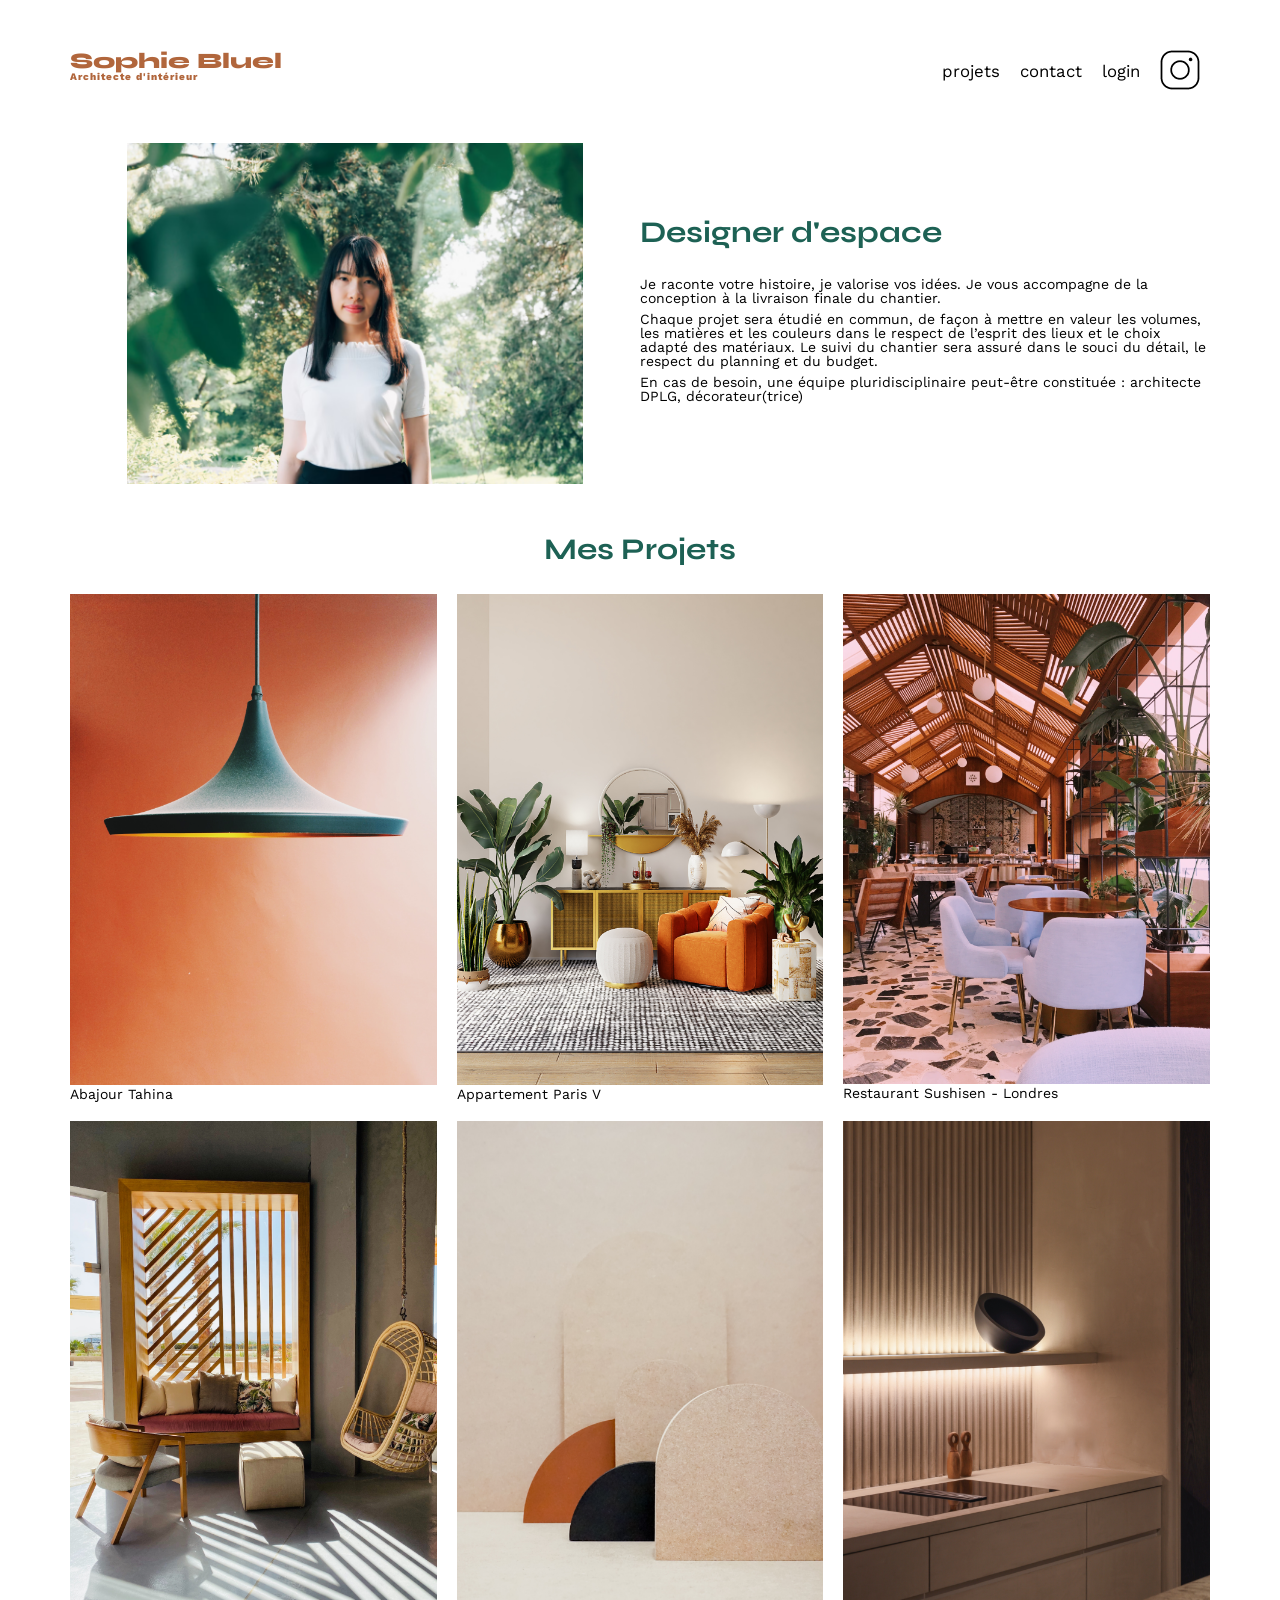
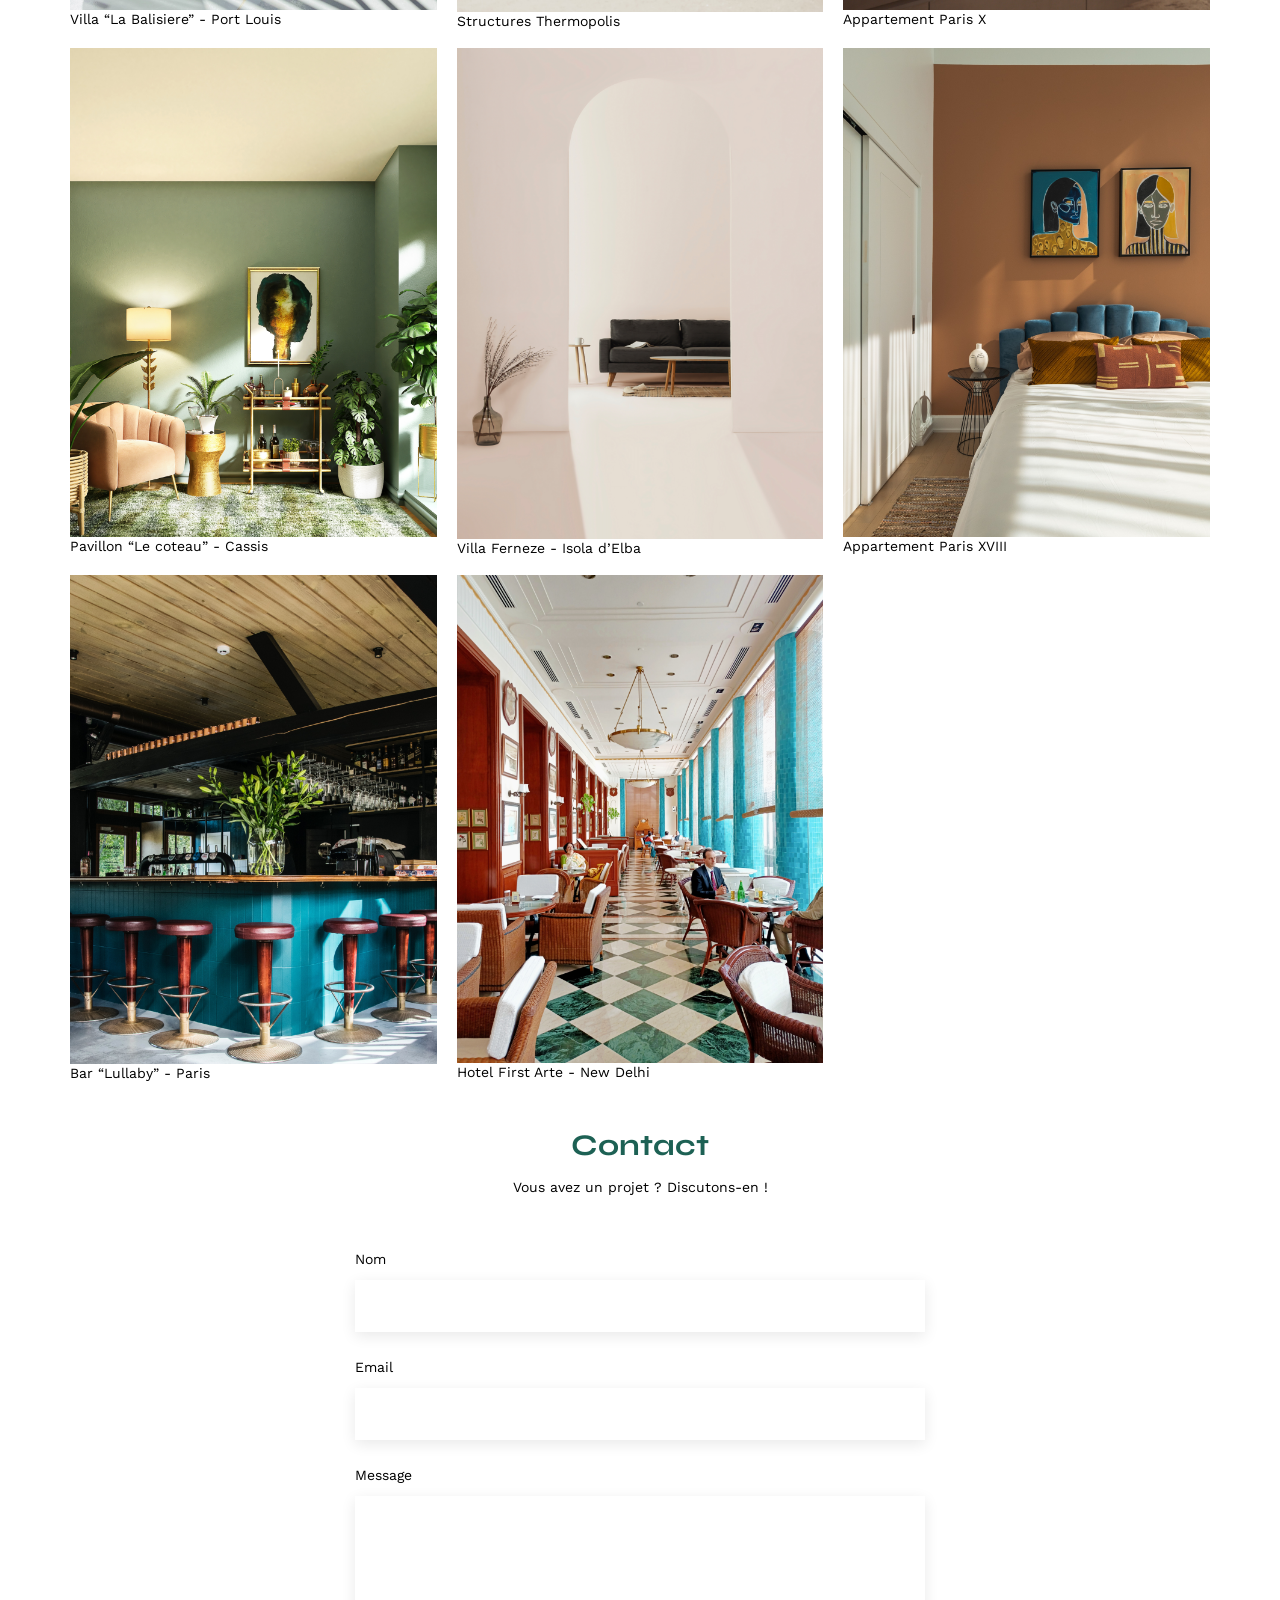
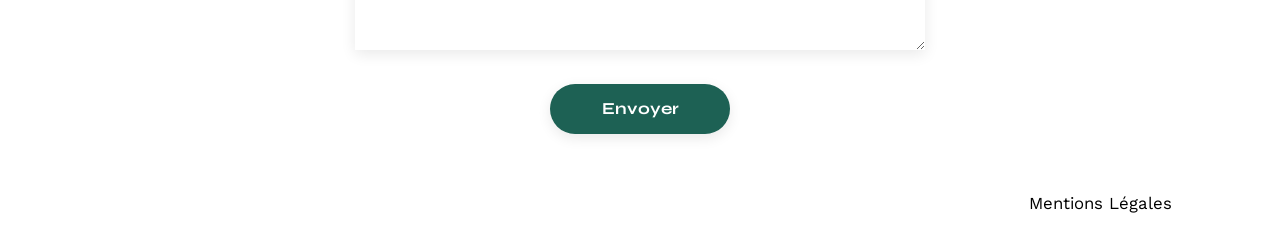
==== FrontEnd/index.html @ 9e36aad4 "initialisation du projet" ====
<!DOCTYPE html>
<html lang="fr">
<head>
	<meta charset="UTF-8">
	<title>Sophie Bluel - Architecte d'intérieur</title>
	<meta name="viewport" content="width=device-width, initial-scale=1.0">
	<link rel="preconnect" href="https://fonts.googleapis.com">
	<link rel="preconnect" href="https://fonts.gstatic.com" crossorigin>
	<link href="https://fonts.googleapis.com/css2?family=Syne:wght@700;800&family=Work+Sans&display=swap" rel="stylesheet">
	<meta name="description" content="">
	<link rel="stylesheet" href="./assets/style.css">
</head>
<body>
<header>
	<h1>Sophie Bluel <span>Architecte d'intérieur</span></h1>
	<nav>
		<ul>
			<li>projets</li>
			<li>contact</li>
			<li>login</li>
			<li><img src="./assets/icons/instagram.png" alt="Instagram"></li>
		</ul>
	</nav>
</header>
<main>
	<section id="introduction">
		<figure>
			<img src="./assets/images/sophie-bluel.png" alt="">
		</figure>
		<article>
			<h2>Designer d'espace</h2>
			<p>Je raconte votre histoire, je valorise vos idées. Je vous accompagne de la conception à la livraison finale du chantier.</p>
			<p>Chaque projet sera étudié en commun, de façon à mettre en valeur les volumes, les matières et les couleurs dans le respect de l’esprit des lieux et le choix adapté des matériaux. Le suivi du chantier sera assuré dans le souci du détail, le respect du planning et du budget.</p>
			<p>En cas de besoin, une équipe pluridisciplinaire peut-être constituée : architecte DPLG, décorateur(trice)</p>
		</article>
	</section>
	<section id="portfolio">
		<h2>Mes Projets</h2>
		<div class="gallery">
			<figure>
				<img src="assets/images/abajour-tahina.png" alt="Abajour Tahina">
				<figcaption>Abajour Tahina</figcaption>
			</figure>
			<figure>
				<img src="assets/images/appartement-paris-v.png" alt="Appartement Paris V">
				<figcaption>Appartement Paris V</figcaption>
			</figure>
			<figure>
				<img src="assets/images/restaurant-sushisen-londres.png" alt="Restaurant Sushisen - Londres">
				<figcaption>Restaurant Sushisen - Londres</figcaption>
			</figure>
			<figure>
				<img src="assets/images/la-balisiere.png" alt="Villa “La Balisiere” - Port Louis">
				<figcaption>Villa “La Balisiere” - Port Louis</figcaption>
			</figure>
			<figure>
				<img src="assets/images/structures-thermopolis.png" alt="Structures Thermopolis">
				<figcaption>Structures Thermopolis</figcaption>
			</figure>
			<figure>
				<img src="assets/images/appartement-paris-x.png" alt="Appartement Paris X">
				<figcaption>Appartement Paris X</figcaption>
			</figure>
			<figure>
				<img src="assets/images/le-coteau-cassis.png" alt="Pavillon “Le coteau” - Cassis">
				<figcaption>Pavillon “Le coteau” - Cassis</figcaption>
			</figure>
			<figure>
				<img src="assets/images/villa-ferneze.png" alt="Villa Ferneze - Isola d’Elba">
				<figcaption>Villa Ferneze - Isola d’Elba</figcaption>
			</figure>
			<figure>
				<img src="assets/images/appartement-paris-xviii.png" alt="Appartement Paris XVIII">
				<figcaption>Appartement Paris XVIII</figcaption>
			</figure>
			<figure>
				<img src="assets/images/bar-lullaby-paris.png" alt="Bar “Lullaby” - Paris">
				<figcaption>Bar “Lullaby” - Paris</figcaption>
			</figure>
			<figure>
				<img src="assets/images/hotel-first-arte-new-delhi.png" alt="Hotel First Arte - New Delhi">
				<figcaption>Hotel First Arte - New Delhi</figcaption>
			</figure>
		</div>
	</section>
	<section id="contact">
		<h2>Contact</h2>
		<p>Vous avez un projet ? Discutons-en !</p>
		<form action="#" method="post">
			<label for="name">Nom</label>
			<input type="text" name="name" id="name">
			<label for="email">Email</label>
			<input type="email" name="email" id="email">
			<label for="message">Message</label>
			<textarea name="message" id="message" cols="30" rows="10"></textarea>
			<input type="submit" value="Envoyer">
		</form>
	</section>
</main>

<footer>
	<nav>
		<ul>
			<li>Mentions Légales</li>
		</ul>
	</nav>
</footer>
</body>
</html>
---- FrontEnd/assets/style.css ----
/* http://meyerweb.com/eric/tools/css/reset/
   v2.0 | 20110126
   License: none (public domain)
*/

html, body, div, span, applet, object, iframe,
h1, h2, h3, h4, h5, h6, p, blockquote, pre,
a, abbr, acronym, address, big, cite, code,
del, dfn, em, img, ins, kbd, q, s, samp,
small, strike, strong, sub, sup, tt, var,
b, u, i, center,
dl, dt, dd, ol, ul, li,
fieldset, form, label, legend,
table, caption, tbody, tfoot, thead, tr, th, td,
article, aside, canvas, details, embed,
figure, figcaption, footer, header, hgroup,
menu, nav, output, ruby, section, summary,
time, mark, audio, video {
	margin: 0;
	padding: 0;
	border: 0;
	font-size: 100%;
	font: inherit;
	vertical-align: baseline;
}
/* HTML5 display-role reset for older browsers */
article, aside, details, figcaption, figure,
footer, header, hgroup, menu, nav, section {
	display: block;
}
body {
	line-height: 1;
}
ol, ul {
	list-style: none;
}
blockquote, q {
	quotes: none;
}
blockquote:before, blockquote:after,
q:before, q:after {
	content: '';
	content: none;
}
table {
	border-collapse: collapse;
	border-spacing: 0;
}
/** end reset css**/
body {
	max-width: 1140px;
	margin:auto;
	font-family: 'Work Sans' ;
	font-size: 14px;
}
header {
	display: flex;
	justify-content: space-between;
	margin: 50px 0
}
section {
	margin: 50px 0
}

h1{
	display: flex;
	flex-direction: column;
	font-family: 'Syne';
	font-size: 22px;
	font-weight: 800;
	color: #B1663C
}

h1 > span {
	font-family: 'Work Sans';
	font-size:10px;
	letter-spacing: 0.1em;
;
}

h2{
	font-family: 'Syne';
	font-weight: 700;
	font-size: 30px;
	color: #1D6154
}
nav ul {
	display: flex;
	align-items: center;
	list-style-type: none;

}
nav li {
	padding: 0 10px;
	font-size: 1.2em;
}

li:hover {
	color: #B1663C;
}
#introduction {
	display: flex;
	align-items: center;
}
#introduction figure {
	flex: 1
}
#introduction img {
	display: block;
	margin: auto;
	width: 80%;
}

#introduction article {
	flex: 1
}
#introduction h2 {
	margin-bottom: 1em;
}

#introduction p {
	margin-bottom: 0.5em;
}
#portfolio h2 {
	text-align: center;
	margin-bottom: 1em;
}
.gallery {
	width: 100%;
	display: grid;
	grid-template-columns: 1fr 1fr 1fr;
	grid-column-gap: 20px;
	grid-row-gap: 20px;
}

.gallery img {
	width: 100%;

}
#contact {
	width: 50%;
margin: auto;
}
#contact > * {
	text-align: center;

}
#contact h2{
	margin-bottom: 20px;
}
#contact form {
	text-align: left;
	margin-top:30px;
	display: flex;
	flex-direction: column;
}

#contact input {
	height: 50px;
	font-size: 1.2em;
	border: none;
	box-shadow: 0px 4px 14px rgba(0, 0, 0, 0.09);
}
#contact label {
	margin: 2em 0 1em 0;
}
#contact textarea {
	border: none;
	box-shadow: 0px 4px 14px rgba(0, 0, 0, 0.09);
}

input[type="submit"]{
	font-family: 'Syne';
	font-weight: 700;
	color: white;
	background-color: #1D6154;
	margin : 2em auto ;
	width: 180px;
	text-align: center;
	border-radius: 60px ;
}

footer nav ul {
	display: flex;
	justify-content: flex-end;
	margin: 2em
}
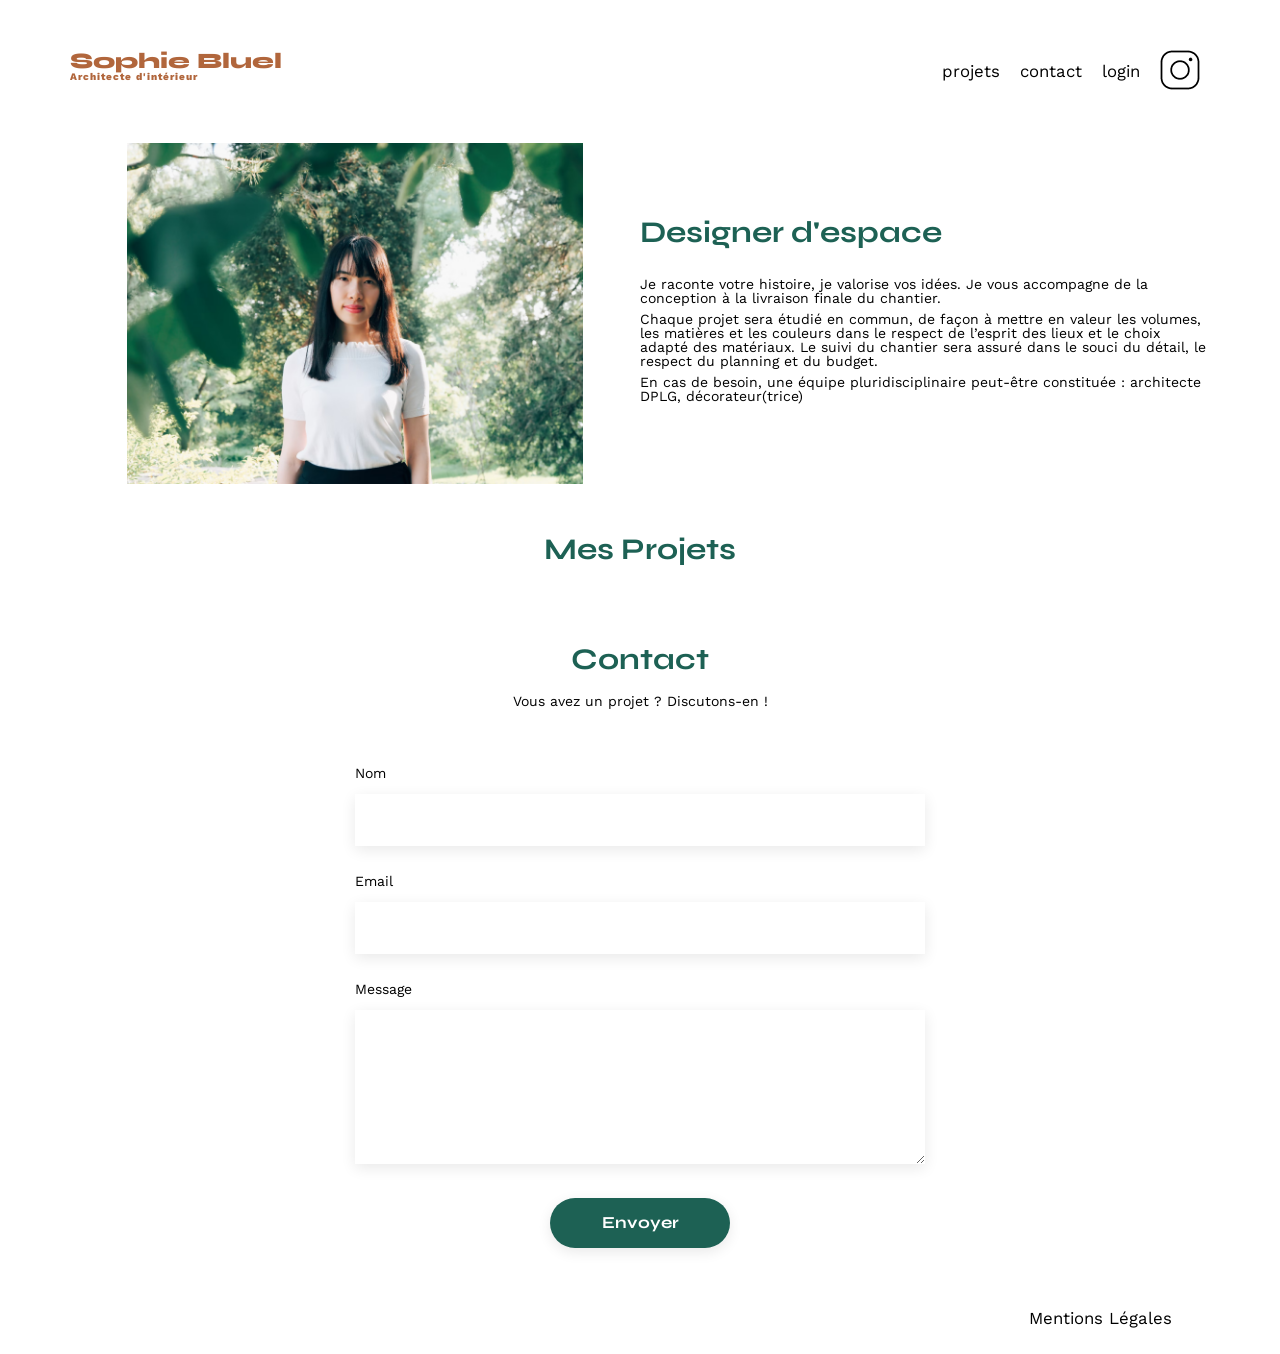
==== commit e9c727a1: "modification du html et ajout du code javascript permettant l'ajout dynamic des travaux de l'artiste" ====
--- a/FrontEnd/index.html
+++ b/FrontEnd/index.html
@@ -9,6 +9,7 @@
 	<link href="https://fonts.googleapis.com/css2?family=Syne:wght@700;800&family=Work+Sans&display=swap" rel="stylesheet">
 	<meta name="description" content="">
 	<link rel="stylesheet" href="./assets/style.css">
+	<script type="module" src="script.js"></script>
 </head>
 <body>
 <header>
@@ -37,50 +38,6 @@
 	<section id="portfolio">
 		<h2>Mes Projets</h2>
 		<div class="gallery">
-			<figure>
-				<img src="assets/images/abajour-tahina.png" alt="Abajour Tahina">
-				<figcaption>Abajour Tahina</figcaption>
-			</figure>
-			<figure>
-				<img src="assets/images/appartement-paris-v.png" alt="Appartement Paris V">
-				<figcaption>Appartement Paris V</figcaption>
-			</figure>
-			<figure>
-				<img src="assets/images/restaurant-sushisen-londres.png" alt="Restaurant Sushisen - Londres">
-				<figcaption>Restaurant Sushisen - Londres</figcaption>
-			</figure>
-			<figure>
-				<img src="assets/images/la-balisiere.png" alt="Villa “La Balisiere” - Port Louis">
-				<figcaption>Villa “La Balisiere” - Port Louis</figcaption>
-			</figure>
-			<figure>
-				<img src="assets/images/structures-thermopolis.png" alt="Structures Thermopolis">
-				<figcaption>Structures Thermopolis</figcaption>
-			</figure>
-			<figure>
-				<img src="assets/images/appartement-paris-x.png" alt="Appartement Paris X">
-				<figcaption>Appartement Paris X</figcaption>
-			</figure>
-			<figure>
-				<img src="assets/images/le-coteau-cassis.png" alt="Pavillon “Le coteau” - Cassis">
-				<figcaption>Pavillon “Le coteau” - Cassis</figcaption>
-			</figure>
-			<figure>
-				<img src="assets/images/villa-ferneze.png" alt="Villa Ferneze - Isola d’Elba">
-				<figcaption>Villa Ferneze - Isola d’Elba</figcaption>
-			</figure>
-			<figure>
-				<img src="assets/images/appartement-paris-xviii.png" alt="Appartement Paris XVIII">
-				<figcaption>Appartement Paris XVIII</figcaption>
-			</figure>
-			<figure>
-				<img src="assets/images/bar-lullaby-paris.png" alt="Bar “Lullaby” - Paris">
-				<figcaption>Bar “Lullaby” - Paris</figcaption>
-			</figure>
-			<figure>
-				<img src="assets/images/hotel-first-arte-new-delhi.png" alt="Hotel First Arte - New Delhi">
-				<figcaption>Hotel First Arte - New Delhi</figcaption>
-			</figure>
 		</div>
 	</section>
 	<section id="contact">
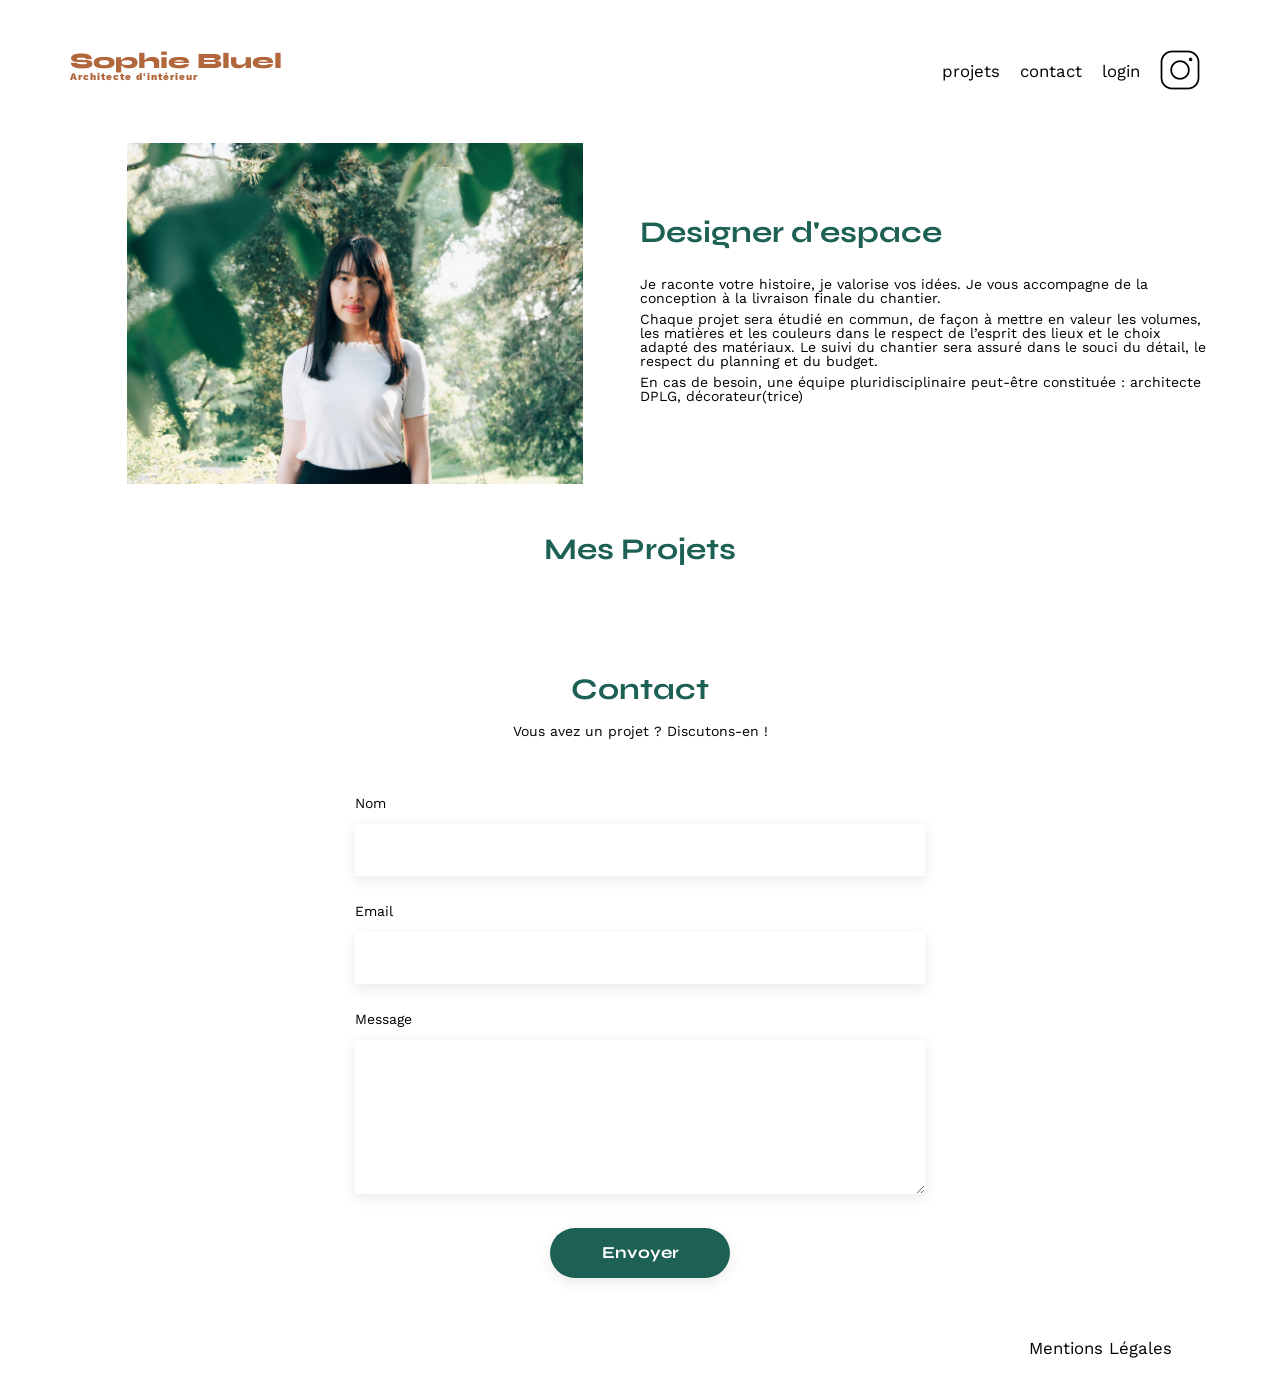
==== commit c8dab48a: "mise en place des boutons filtrer" ====
--- a/FrontEnd/index.html
+++ b/FrontEnd/index.html
@@ -37,6 +37,13 @@
 	</section>
 	<section id="portfolio">
 		<h2>Mes Projets</h2>
+		
+		<!-- filter -->
+		<form action="#" class="filters">
+
+		</form>
+		<!-- end -->
+
 		<div class="gallery">
 		</div>
 	</section>
--- a/FrontEnd/assets/style.css
+++ b/FrontEnd/assets/style.css
@@ -52,6 +52,7 @@
 	margin:auto;
 	font-family: 'Work Sans' ;
 	font-size: 14px;
+	user-select: none;
 }
 header {
 	display: flex;
@@ -123,8 +124,45 @@
 }
 #portfolio h2 {
 	text-align: center;
-	margin-bottom: 1em;
-}
+	margin-bottom: 30px;
+}
+
+/* Gestion des filtres */
+.filters {
+	display: flex;
+	flex-direction: row;
+	justify-content: center;
+	gap: 20px;
+	font-family: 'Syne';
+	padding-bottom: 30px;
+}
+
+.filters label {
+	padding: 10px 20px;
+	border: 1px solid #1D6154;
+	border-radius: 25px;
+	cursor: pointer;
+}
+
+.checkbox-active{
+	background: #1D6154;
+	color: white;
+}
+
+.checkbox-inactive{
+	background: none;
+	color: #1D6154;
+}
+
+
+.filters input[type="checkbox"] {
+	display: none;
+}
+
+
+
+/*************************/
+
 .gallery {
 	width: 100%;
 	display: grid;
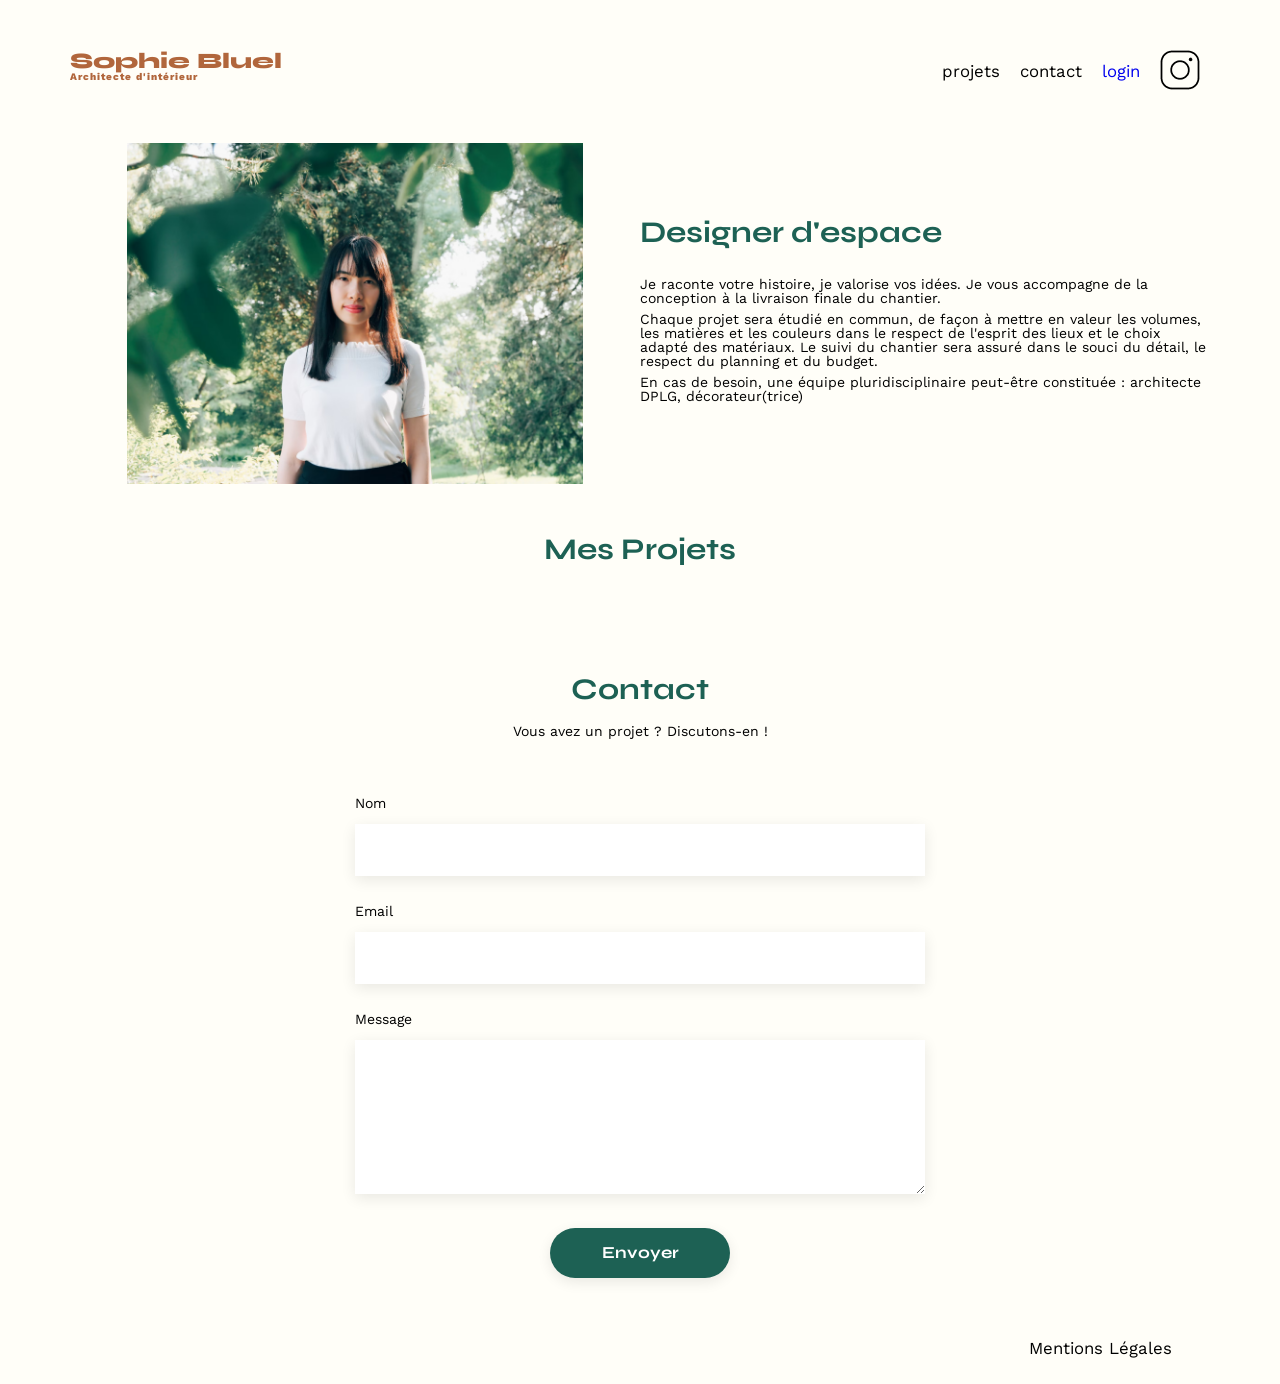
==== commit 18e54b6b: "mise en place de la page html&css pour le login" ====
--- a/FrontEnd/index.html
+++ b/FrontEnd/index.html
@@ -18,7 +18,7 @@
 		<ul>
 			<li>projets</li>
 			<li>contact</li>
-			<li>login</li>
+			<li><a href="login.html">login</a></li>
 			<li><img src="./assets/icons/instagram.png" alt="Instagram"></li>
 		</ul>
 	</nav>
@@ -26,12 +26,12 @@
 <main>
 	<section id="introduction">
 		<figure>
-			<img src="./assets/images/sophie-bluel.png" alt="">
+			<img src="./assets/images/sophie-bluel.png" alt="photo de Sophie Bluel">
 		</figure>
 		<article>
 			<h2>Designer d'espace</h2>
 			<p>Je raconte votre histoire, je valorise vos idées. Je vous accompagne de la conception à la livraison finale du chantier.</p>
-			<p>Chaque projet sera étudié en commun, de façon à mettre en valeur les volumes, les matières et les couleurs dans le respect de l’esprit des lieux et le choix adapté des matériaux. Le suivi du chantier sera assuré dans le souci du détail, le respect du planning et du budget.</p>
+			<p>Chaque projet sera étudié en commun, de façon à mettre en valeur les volumes, les matières et les couleurs dans le respect de l'esprit des lieux et le choix adapté des matériaux. Le suivi du chantier sera assuré dans le souci du détail, le respect du planning et du budget.</p>
 			<p>En cas de besoin, une équipe pluridisciplinaire peut-être constituée : architecte DPLG, décorateur(trice)</p>
 		</article>
 	</section>
--- a/FrontEnd/assets/style.css
+++ b/FrontEnd/assets/style.css
@@ -53,6 +53,7 @@
 	font-family: 'Work Sans' ;
 	font-size: 14px;
 	user-select: none;
+	background-color: #FFFEF8;
 }
 header {
 	display: flex;
@@ -95,6 +96,20 @@
 	padding: 0 10px;
 	font-size: 1.2em;
 }
+
+nav li a {
+	text-decoration: none;
+}
+
+
+a:visited {
+	color: black;
+}
+
+a:hover {
+	color: #B1663C;
+}
+
 
 li:hover {
 	color: #B1663C;
@@ -224,3 +239,55 @@
 	margin: 2em
 }
 
+/* login */
+
+#login {
+	margin-top: 150px;
+	display: flex;
+	flex-direction: column;
+	justify-content: space-between;
+	align-items: center;
+	gap: .625rem;
+}
+
+#login h2 {
+	margin-bottom: 1.875rem;
+}
+
+#login form {
+	display: flex;
+	flex-direction: column;
+	gap: .625rem;
+}
+
+#login input {
+	width: 21.875rem;
+	height: 3.125rem;
+	border: none;
+	box-shadow: 0px 4px 14px rgba(0, 0, 0, 0.09);
+	margin-bottom: 1.25rem;
+}
+
+#login label {
+	font-size: .875rem;
+	font-weight: 600;
+	color: #3D3D3D;
+}
+
+#login .btn-connect {
+	width: 11.25rem;
+	height: 2.1875rem;
+	border-style: none;
+	cursor: pointer;
+	box-shadow: none;
+}
+
+#login .mdp-forgot {
+	font-weight: 600;
+	color: #3D3D3D;
+	border-bottom: 1px solid #3D3D3D;
+}
+
+#login a {
+	text-decoration: none;
+}
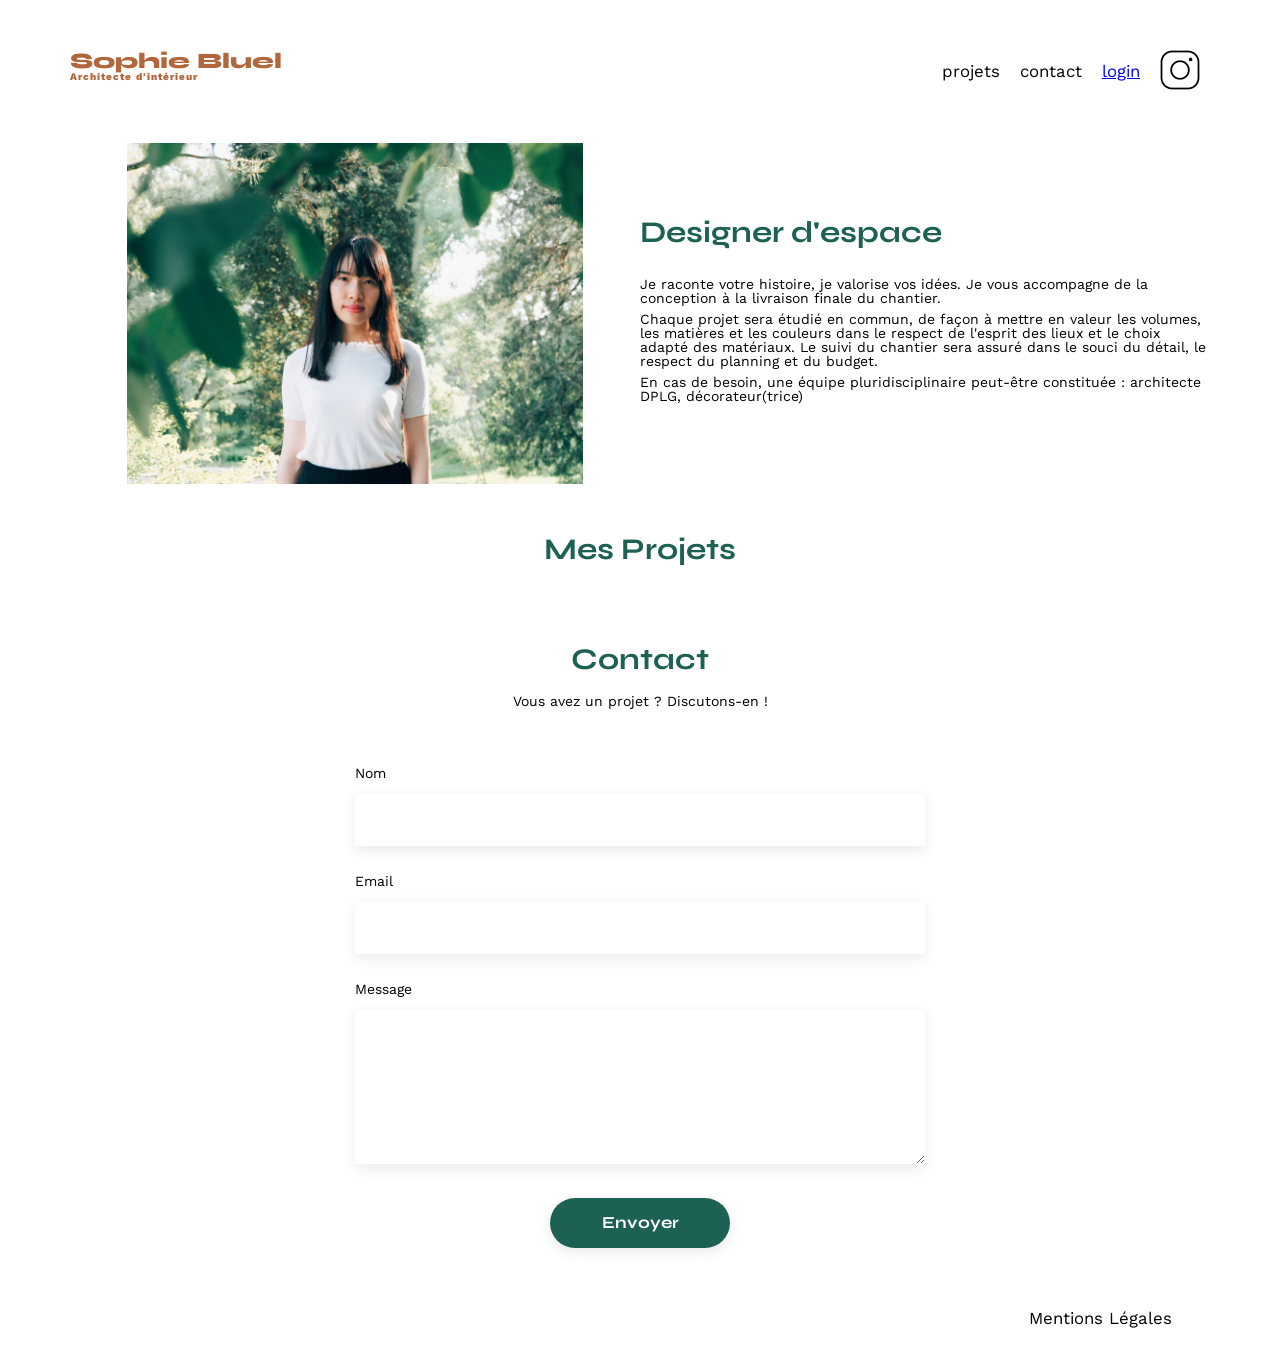
==== commit a90edd45: "refatorisation de mon code" ====
--- a/FrontEnd/index.html
+++ b/FrontEnd/index.html
@@ -9,65 +9,58 @@
 	<link href="https://fonts.googleapis.com/css2?family=Syne:wght@700;800&family=Work+Sans&display=swap" rel="stylesheet">
 	<meta name="description" content="">
 	<link rel="stylesheet" href="./assets/style.css">
-	<script type="module" src="script.js"></script>
+	<script type="module" src="/scripts/dynamics-elements.js"></script>
 </head>
 <body>
-<header>
-	<h1>Sophie Bluel <span>Architecte d'intérieur</span></h1>
-	<nav>
-		<ul>
-			<li>projets</li>
-			<li>contact</li>
-			<li><a href="login.html">login</a></li>
-			<li><img src="./assets/icons/instagram.png" alt="Instagram"></li>
-		</ul>
-	</nav>
-</header>
-<main>
-	<section id="introduction">
-		<figure>
-			<img src="./assets/images/sophie-bluel.png" alt="photo de Sophie Bluel">
-		</figure>
-		<article>
-			<h2>Designer d'espace</h2>
-			<p>Je raconte votre histoire, je valorise vos idées. Je vous accompagne de la conception à la livraison finale du chantier.</p>
-			<p>Chaque projet sera étudié en commun, de façon à mettre en valeur les volumes, les matières et les couleurs dans le respect de l'esprit des lieux et le choix adapté des matériaux. Le suivi du chantier sera assuré dans le souci du détail, le respect du planning et du budget.</p>
-			<p>En cas de besoin, une équipe pluridisciplinaire peut-être constituée : architecte DPLG, décorateur(trice)</p>
-		</article>
-	</section>
-	<section id="portfolio">
-		<h2>Mes Projets</h2>
-		
-		<!-- filter -->
-		<form action="#" class="filters">
-
-		</form>
-		<!-- end -->
-
-		<div class="gallery">
-		</div>
-	</section>
-	<section id="contact">
-		<h2>Contact</h2>
-		<p>Vous avez un projet ? Discutons-en !</p>
-		<form action="#" method="post">
-			<label for="name">Nom</label>
-			<input type="text" name="name" id="name">
-			<label for="email">Email</label>
-			<input type="email" name="email" id="email">
-			<label for="message">Message</label>
-			<textarea name="message" id="message" cols="30" rows="10"></textarea>
-			<input type="submit" value="Envoyer">
-		</form>
-	</section>
-</main>
-
-<footer>
-	<nav>
-		<ul>
-			<li>Mentions Légales</li>
-		</ul>
-	</nav>
-</footer>
-</body>
+	<header>
+		<h1>Sophie Bluel <span>Architecte d'intérieur</span></h1>
+		<nav>
+			<ul>
+				<li>projets</li>
+				<li>contact</li>
+				<li><a href="pages/login.html">login</a></li>
+				<li><img src="./assets/icons/instagram.png" alt="Instagram"></li>
+			</ul>
+		</nav>
+	</header>
+	<main>
+		<section id="introduction">
+			<figure>
+				<img src="./assets/images/sophie-bluel.png" alt="">
+			</figure>
+			<article>
+				<h2>Designer d'espace</h2>
+				<p>Je raconte votre histoire, je valorise vos idées. Je vous accompagne de la conception à la livraison finale du chantier.</p>
+				<p>Chaque projet sera étudié en commun, de façon à mettre en valeur les volumes, les matières et les couleurs dans le respect de l'esprit des lieux et le choix adapté des matériaux. Le suivi du chantier sera assuré dans le souci du détail, le respect du planning et du budget.</p>
+				<p>En cas de besoin, une équipe pluridisciplinaire peut-être constituée : architecte DPLG, décorateur(trice)</p>
+			</article>
+		</section>
+		<section id="portfolio">
+			<h2>Mes Projets</h2>
+			<div class="gallery">
+			</div>
+		</section>
+		<section id="contact">
+			<h2>Contact</h2>
+			<p>Vous avez un projet ? Discutons-en !</p>
+			<form action="#" method="post">
+				<label for="name">Nom</label>
+				<input type="text" name="name" id="name">
+				<label for="email">Email</label>
+				<input type="email" name="email" id="email">
+				<label for="message">Message</label>
+				<textarea name="message" id="message" cols="30" rows="10"></textarea>
+				<input type="submit" value="Envoyer">
+			</form>
+		</section>
+	</main>
+	
+	<footer>
+		<nav>
+			<ul>
+				<li>Mentions Légales</li>
+			</ul>
+		</nav>
+	</footer>
+	</body>
 </html>
--- a/FrontEnd/assets/style.css
+++ b/FrontEnd/assets/style.css
@@ -52,8 +52,6 @@
 	margin:auto;
 	font-family: 'Work Sans' ;
 	font-size: 14px;
-	user-select: none;
-	background-color: #FFFEF8;
 }
 header {
 	display: flex;
@@ -97,20 +95,6 @@
 	font-size: 1.2em;
 }
 
-nav li a {
-	text-decoration: none;
-}
-
-
-a:visited {
-	color: black;
-}
-
-a:hover {
-	color: #B1663C;
-}
-
-
 li:hover {
 	color: #B1663C;
 }
@@ -139,45 +123,8 @@
 }
 #portfolio h2 {
 	text-align: center;
-	margin-bottom: 30px;
-}
-
-/* Gestion des filtres */
-.filters {
-	display: flex;
-	flex-direction: row;
-	justify-content: center;
-	gap: 20px;
-	font-family: 'Syne';
-	padding-bottom: 30px;
-}
-
-.filters label {
-	padding: 10px 20px;
-	border: 1px solid #1D6154;
-	border-radius: 25px;
-	cursor: pointer;
-}
-
-.checkbox-active{
-	background: #1D6154;
-	color: white;
-}
-
-.checkbox-inactive{
-	background: none;
-	color: #1D6154;
-}
-
-
-.filters input[type="checkbox"] {
-	display: none;
-}
-
-
-
-/*************************/
-
+	margin-bottom: 1em;
+}
 .gallery {
 	width: 100%;
 	display: grid;
@@ -190,6 +137,42 @@
 	width: 100%;
 
 }
+/* ----------------------------- */
+/* style filter */
+.portfolio-filter {
+	display: flex;
+	flex-direction: row;
+	justify-content: center;
+	gap: .625rem;
+	margin-bottom: 30px;
+}
+
+.portfolio-filter button {
+	border-style: none;
+	border-radius: 25px;
+	padding: 10px 20px ;
+	font-family: 'Syne';
+	font-weight: 700;
+	cursor: pointer;
+	box-sizing: border-box;
+	border: 1px solid #1D6154;
+}
+
+
+.clicked {
+	background-color: #1D6154;
+	color: white;
+}
+
+.not-clicked {
+	background-color: white;
+	color: #1D6154;
+}
+
+
+/* ----------------------------- */
+
+
 #contact {
 	width: 50%;
 margin: auto;
@@ -239,55 +222,3 @@
 	margin: 2em
 }
 
-/* login */
-
-#login {
-	margin-top: 150px;
-	display: flex;
-	flex-direction: column;
-	justify-content: space-between;
-	align-items: center;
-	gap: .625rem;
-}
-
-#login h2 {
-	margin-bottom: 1.875rem;
-}
-
-#login form {
-	display: flex;
-	flex-direction: column;
-	gap: .625rem;
-}
-
-#login input {
-	width: 21.875rem;
-	height: 3.125rem;
-	border: none;
-	box-shadow: 0px 4px 14px rgba(0, 0, 0, 0.09);
-	margin-bottom: 1.25rem;
-}
-
-#login label {
-	font-size: .875rem;
-	font-weight: 600;
-	color: #3D3D3D;
-}
-
-#login .btn-connect {
-	width: 11.25rem;
-	height: 2.1875rem;
-	border-style: none;
-	cursor: pointer;
-	box-shadow: none;
-}
-
-#login .mdp-forgot {
-	font-weight: 600;
-	color: #3D3D3D;
-	border-bottom: 1px solid #3D3D3D;
-}
-
-#login a {
-	text-decoration: none;
-}
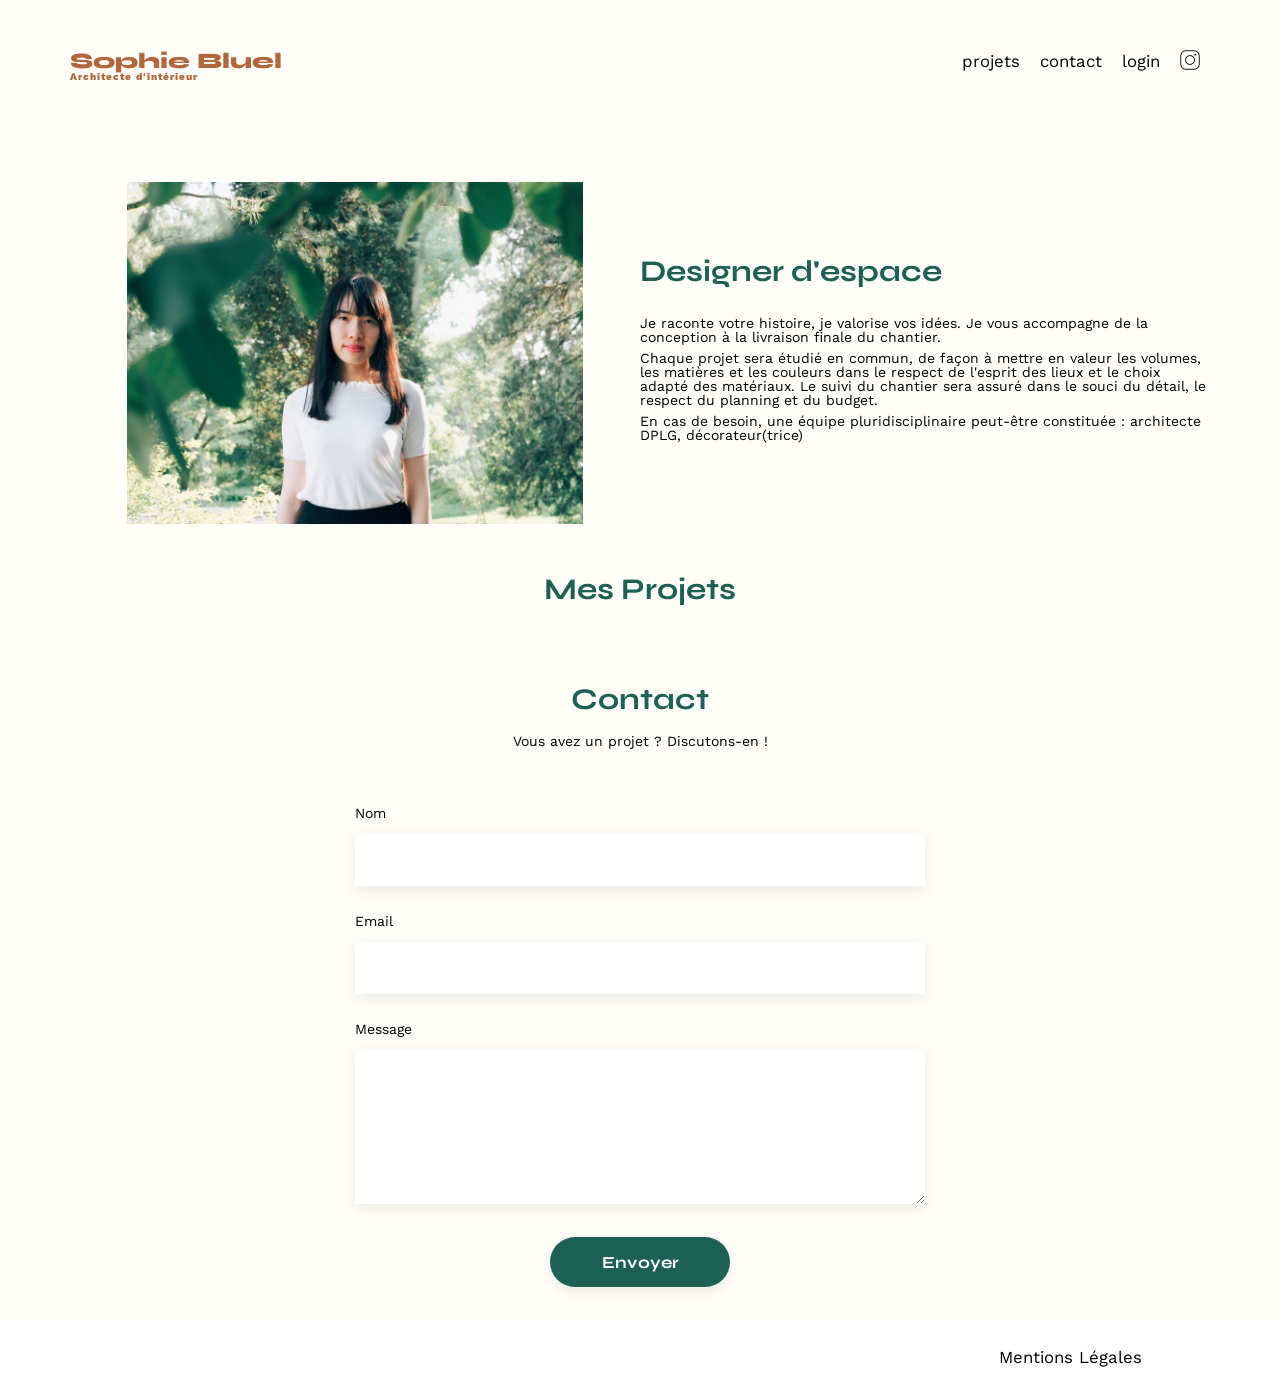
==== commit c3af52c3: "mise en place des fonctions de connexion et de ma premiere fenetre modale avec le systeme d'effaceme" ====
--- a/FrontEnd/index.html
+++ b/FrontEnd/index.html
@@ -1,17 +1,19 @@
 <!DOCTYPE html>
 <html lang="fr">
-<head>
-	<meta charset="UTF-8">
-	<title>Sophie Bluel - Architecte d'intérieur</title>
-	<meta name="viewport" content="width=device-width, initial-scale=1.0">
-	<link rel="preconnect" href="https://fonts.googleapis.com">
-	<link rel="preconnect" href="https://fonts.gstatic.com" crossorigin>
-	<link href="https://fonts.googleapis.com/css2?family=Syne:wght@700;800&family=Work+Sans&display=swap" rel="stylesheet">
-	<meta name="description" content="">
-	<link rel="stylesheet" href="./assets/style.css">
-	<script type="module" src="/scripts/dynamics-elements.js"></script>
-</head>
+	<head>
+		<meta charset="UTF-8">
+		<title>Sophie Bluel - Architecte d'intérieur</title>
+		<meta name="viewport" content="width=device-width, initial-scale=1.0">
+		<link rel="preconnect" href="https://fonts.googleapis.com">
+		<link rel="preconnect" href="https://fonts.gstatic.com" crossorigin>
+		<link href="https://fonts.googleapis.com/css2?family=Syne:wght@700;800&family=Work+Sans&display=swap" rel="stylesheet">
+		<meta name="description" content="">
+		<link rel="stylesheet" href="https://cdnjs.cloudflare.com/ajax/libs/font-awesome/6.0.0-beta3/css/all.min.css">
+		<link rel="stylesheet" href="./assets/style.css">
+		<script type="module" src="/scripts/main.js"></script>
+	</head>
 <body>
+
 	<header>
 		<h1>Sophie Bluel <span>Architecte d'intérieur</span></h1>
 		<nav>
@@ -26,7 +28,7 @@
 	<main>
 		<section id="introduction">
 			<figure>
-				<img src="./assets/images/sophie-bluel.png" alt="">
+				<img src="./assets/images/sophie-bluel.png" alt="photo de Sophie Bluel">
 			</figure>
 			<article>
 				<h2>Designer d'espace</h2>
@@ -40,6 +42,8 @@
 			<div class="gallery">
 			</div>
 		</section>
+		
+
 		<section id="contact">
 			<h2>Contact</h2>
 			<p>Vous avez un projet ? Discutons-en !</p>
@@ -62,5 +66,13 @@
 			</ul>
 		</nav>
 	</footer>
+		<!-- boite modal -->
+	<!-- La fenêtre modale elle-même -->
+	<div id="myModal" class="modal">
+	</div>
+	
+	<script type="module" src="./scripts/admin-mode.js"></script>
+	<!-- fin  -->
+
 	</body>
 </html>
--- a/FrontEnd/assets/style.css
+++ b/FrontEnd/assets/style.css
@@ -48,15 +48,27 @@
 }
 /** end reset css**/
 body {
-	max-width: 1140px;
-	margin:auto;
+	/* max-width: 1140px; */
+	/* margin:auto; */
 	font-family: 'Work Sans' ;
 	font-size: 14px;
-}
+	background: #FFFEF8;
+	width: 100%;
+	display: flex;
+	flex-direction: column;
+	justify-content: center;
+	align-items: center;
+}
+
+main, header {
+	max-width: 1140px;
+}
+
 header {
 	display: flex;
 	justify-content: space-between;
-	margin: 50px 0
+	margin: 50px 0;
+	width: 100%;
 }
 section {
 	margin: 50px 0
@@ -75,7 +87,6 @@
 	font-family: 'Work Sans';
 	font-size:10px;
 	letter-spacing: 0.1em;
-;
 }
 
 h2{
@@ -93,11 +104,29 @@
 nav li {
 	padding: 0 10px;
 	font-size: 1.2em;
+	cursor: pointer;
+}
+
+a {
+	text-decoration: none;
+	color: black;
+
+}
+
+nav li a:hover {
+	color: #B1663C;
 }
 
 li:hover {
 	color: #B1663C;
 }
+
+nav li img {
+	width: 20px;
+	height: 20px;
+}
+
+
 #introduction {
 	display: flex;
 	align-items: center;
@@ -121,6 +150,7 @@
 #introduction p {
 	margin-bottom: 0.5em;
 }
+
 #portfolio h2 {
 	text-align: center;
 	margin-bottom: 1em;
@@ -139,6 +169,7 @@
 }
 /* ----------------------------- */
 /* style filter */
+
 .portfolio-filter {
 	display: flex;
 	flex-direction: row;
@@ -165,12 +196,12 @@
 }
 
 .not-clicked {
-	background-color: white;
+	background: #FFFEF8;
 	color: #1D6154;
 }
 
 
-/* ----------------------------- */
+/* --------------------------- */
 
 
 #contact {
@@ -214,6 +245,14 @@
 	width: 180px;
 	text-align: center;
 	border-radius: 60px ;
+	cursor: pointer;
+}
+
+footer {
+	box-sizing: border-box;
+	background: white;
+	width: 100%;
+	padding-right: 100px;
 }
 
 footer nav ul {
@@ -222,3 +261,222 @@
 	margin: 2em
 }
 
+/* ------------login style--------------- */
+
+.login-link {
+	font-weight: 700;
+}
+
+.body-login {
+	height: 1024px;
+	display: flex;
+	flex-direction: column;
+	justify-content: space-between;
+}
+
+
+#login {
+	display: flex;
+	flex-direction: column;
+	justify-content: center;
+	align-items: center;
+	padding-bottom: 14.375rem;
+}
+
+#login form {
+	display: flex;
+	flex-direction: column;
+}
+
+#login form label {
+	color: #3D3D3D;
+	margin-bottom: 5px;
+}
+
+.email {
+	margin-top: 35px;
+}
+
+#email-log,
+#password-log {
+	width: 380px;
+	height: 50px;
+	margin-bottom: 25px;
+	border: none;
+	box-shadow: 0px 4px 14px rgba(0, 0, 0, 0.09);
+}
+
+#btn-connect {
+	width: 11.25rem;
+	height: 2.1875rem;
+	border-style: none;
+}
+
+.mdp-forgot {
+	border-bottom: 1px solid #3D3D3D;
+	color: #3D3D3D;
+	font-size: .875rem;
+}
+
+.error-msg {
+	color: red;
+
+}
+/* --------------------------- */
+
+/* Mode Edition */
+
+.headbandElement {
+	height: 60px;
+	width: 100%;
+	display: flex;
+	justify-content: center;
+	align-items: center;
+	background-color: black;
+	color: white;
+	font-size: 1rem;
+}
+
+.headbandElement::before {
+	content: "\f044"; 
+	font-family: "Font Awesome 5 Free";
+	margin-right: 8px;
+}
+
+#portfolio {
+	position: relative;
+}
+
+#myBtn {
+	position: relative;
+	display: inline;
+	left: 58.7%;
+	bottom: 50px;
+	margin-left: 0.7625rem;
+	background-color: #FFFEF8;
+	border-style: none;
+	cursor: pointer;
+}
+#myBtn::before {
+	position: relative;
+	display: inline;
+	content: "\f044"; 
+	font-family: "Font Awesome 6 Free";
+	font-weight: 900;
+	display: inline;
+	margin-right: 2px;
+}
+
+
+/* boite modal */
+
+/* Style pour la fenêtre modale */
+.modal {
+	display: none;
+    position: fixed;
+	justify-content: center;
+	align-items: center;
+    z-index: 1;
+    left: 0;
+    top: 0;
+    width: 100vw;
+    height: 100vh;
+    overflow: auto;
+    background-color: rgba(0,0,0,0.3);
+}
+
+/* Style pour le contenu de la fenêtre modale */
+.modal-content {
+    box-sizing: border-box;
+    background-color: #ffffff;
+	padding: 50px 110px;
+    border-style: none;
+    border-radius: 10px;
+    width: 50%;
+	display: flex;
+	flex-direction: column;
+	align-items: center;
+	justify-content: center;
+	position: relative;
+
+}
+
+/* Style pour le bouton de fermeture */
+.close {
+	position: absolute;
+    right: 20px;
+    top: 20px;
+    color: black;
+    float: right;
+    font-size: 28px;
+    font-weight: bold;
+}
+
+
+.close:hover,
+.close:focus {
+    color: black;
+    text-decoration: none;
+    cursor: pointer;
+}
+
+.titleModal1 {
+	text-align: center;
+	font-family: 'Work Sans';
+	font-size: 1.625rem;
+	color: black;
+	margin-top: 30px;
+}
+
+.modalGallery {
+	width: 100%;
+	display: grid;
+	grid-template-columns: 1fr 1fr 1fr 1fr 1fr;
+	grid-column-gap: 10px;
+	grid-row-gap: 30px;
+}
+
+.modalGallery img {
+	width: 100%;
+}
+
+.border {
+	width: 100%;
+	color: #B3B3B3;
+	margin-top: 30px;
+	margin-bottom: 0;
+}
+
+#btn-addImg {
+	font-family: 'Syne';
+    color: white;
+    background-color: #1D6154;
+    text-align: center;
+    border-radius: 60px;
+    border-style: none;
+	padding: 10px 40px;
+	margin-top: 50px;
+	cursor: pointer;
+}
+
+.modalGallery figure {
+	position: relative;
+}
+
+.modalGallery .trash-icon {
+	position: absolute;
+	top: 5px;
+	right: 5px;
+	font-size: .625rem;
+	border-radius: 5px;
+	cursor: pointer;
+	background-color: black;
+	color: white;
+	padding: 5px;
+
+}
+
+.trash-icon {
+	content: "\f044"; 
+	font-family: "Font Awesome 6 Free";
+}
